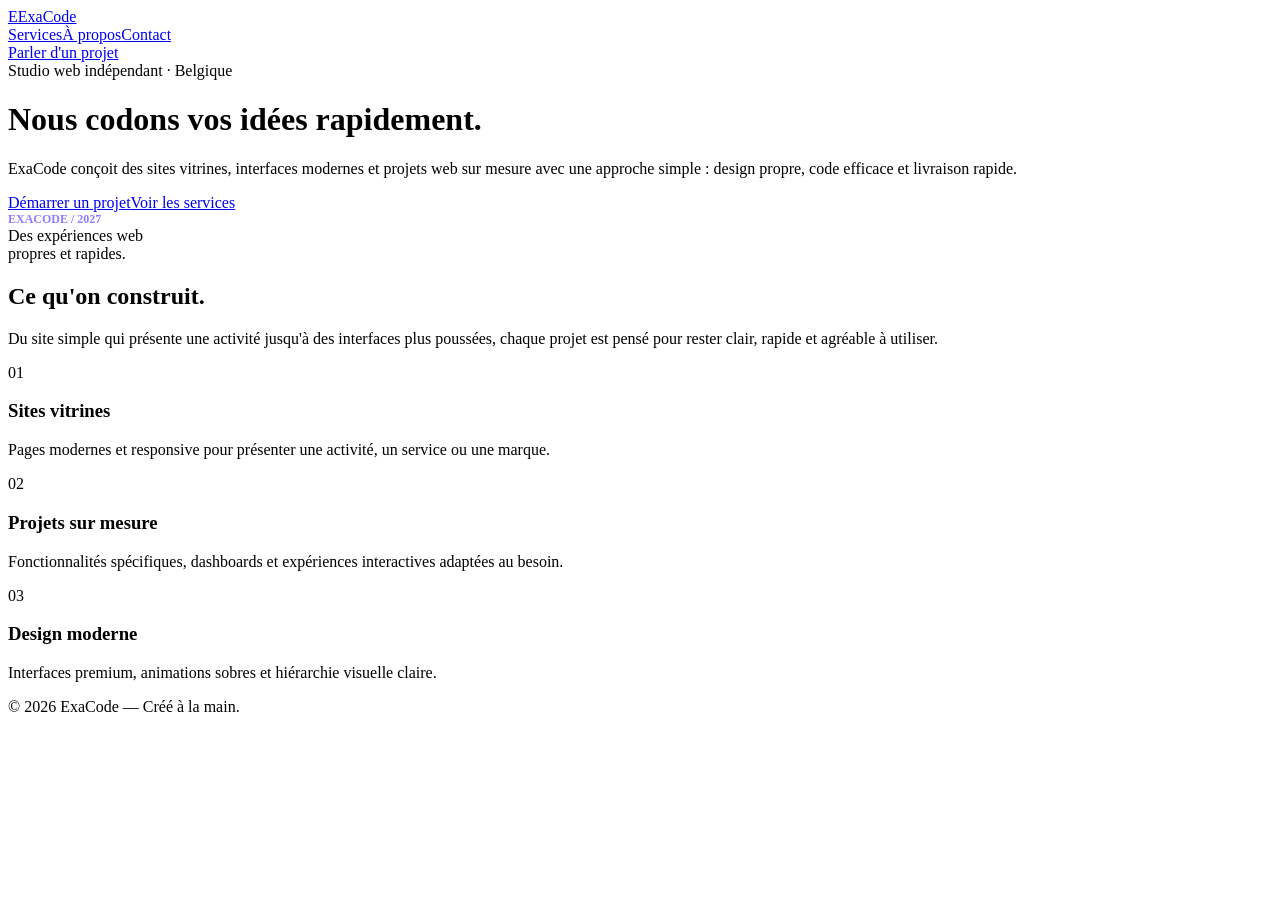
==== index.html @ 2784b4f7 "Add files via upload" ====
<!doctype html><html lang="fr"><head><meta charset="utf-8"><meta name="viewport" content="width=device-width,initial-scale=1"><title>ExaCode — Agence web moderne</title><link rel="stylesheet" href="assets/style.css"></head><body>
<nav class="nav"><div class="wrap navin"><a class="brand" href="index.html"><span class="logo">E</span>ExaCode</a><div class="links"><a href="services.html">Services</a><a href="about.html">À propos</a><a href="contact.html">Contact</a></div><a class="cta" href="contact.html">Parler d'un projet</a></div></nav>
<main><div class="wrap hero"><div><span class="badge">Studio web indépendant · Belgique</span><h1>Nous codons vos idées <span class="gradient">rapidement.</span></h1><p>ExaCode conçoit des sites vitrines, interfaces modernes et projets web sur mesure avec une approche simple : design propre, code efficace et livraison rapide.</p><div class="actions"><a class="btn primary" href="contact.html">Démarrer un projet</a><a class="btn" href="services.html">Voir les services</a></div></div><div class="card mock"><div class="browser"><div class="browserbar"><i class="dot"></i><i class="dot"></i><i class="dot"></i></div><div class="sitebox"><div style="color:#8d7cff;font-weight:700;font-size:12px">EXACODE / 2027</div><div class="mini-title">Des expériences web<br>propres et rapides.</div><div class="mini-grid"><div class="mini"></div><div class="mini"></div><div class="mini"></div><div class="mini"></div></div></div></div></div></div>
<section><div class="wrap"><h2 class="section-title">Ce qu'on construit.</h2><p class="section-sub">Du site simple qui présente une activité jusqu'à des interfaces plus poussées, chaque projet est pensé pour rester clair, rapide et agréable à utiliser.</p><div class="grid3"><article class="card service"><div class="num">01</div><h3>Sites vitrines</h3><p>Pages modernes et responsive pour présenter une activité, un service ou une marque.</p></article><article class="card service"><div class="num">02</div><h3>Projets sur mesure</h3><p>Fonctionnalités spécifiques, dashboards et expériences interactives adaptées au besoin.</p></article><article class="card service"><div class="num">03</div><h3>Design moderne</h3><p>Interfaces premium, animations sobres et hiérarchie visuelle claire.</p></article></div></div></section></main>
<footer class="footer"><div class="wrap">© 2026 ExaCode — Créé à la main.</div></footer><script src="assets/prank.js"></script></body></html>
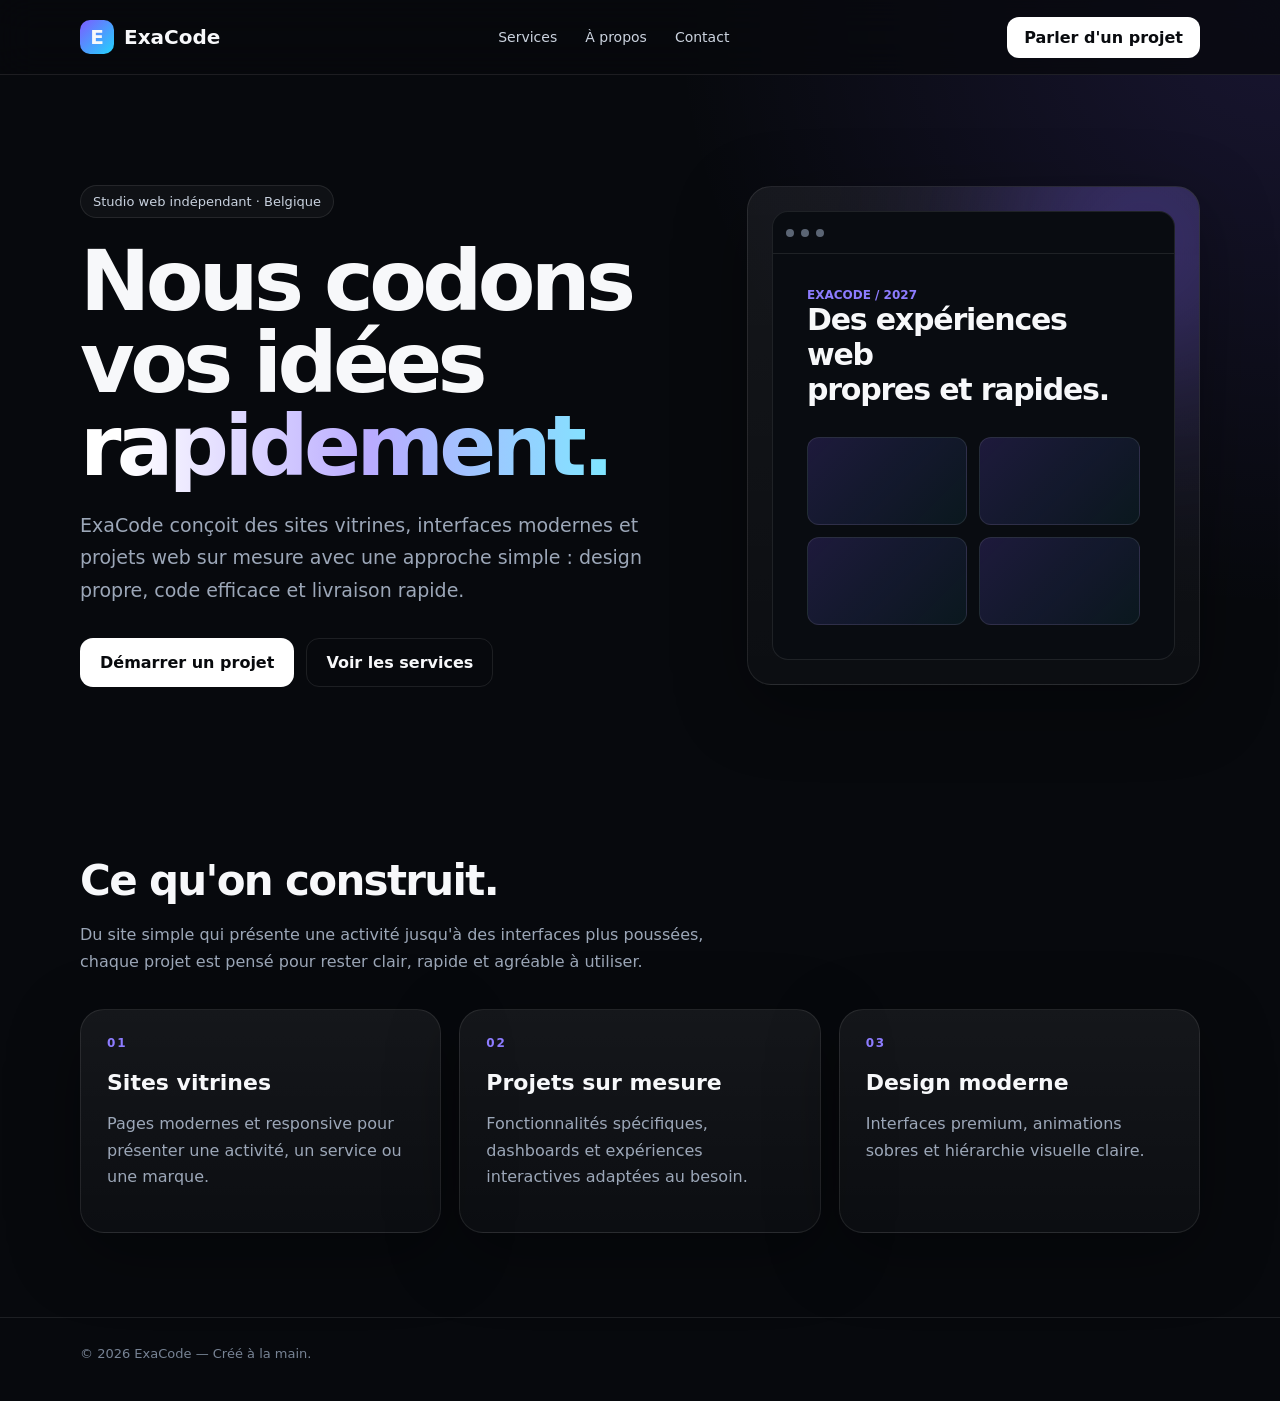
==== commit c3703a8b: "Fix stylesheet link in index.html Updated stylesheet link in the HTML head section." ====
--- a/index.html
+++ b/index.html
@@ -1,4 +1,4 @@
-<!doctype html><html lang="fr"><head><meta charset="utf-8"><meta name="viewport" content="width=device-width,initial-scale=1"><title>ExaCode — Agence web moderne</title><link rel="stylesheet" href="assets/style.css"></head><body>
+<!doctype html><html lang="fr"><head><meta charset="utf-8"><meta name="viewport" content="width=device-width,initial-scale=1"><title>ExaCode — Agence web moderne</title><link rel="stylesheet" href="style.css"></head><body>
 <nav class="nav"><div class="wrap navin"><a class="brand" href="index.html"><span class="logo">E</span>ExaCode</a><div class="links"><a href="services.html">Services</a><a href="about.html">À propos</a><a href="contact.html">Contact</a></div><a class="cta" href="contact.html">Parler d'un projet</a></div></nav>
 <main><div class="wrap hero"><div><span class="badge">Studio web indépendant · Belgique</span><h1>Nous codons vos idées <span class="gradient">rapidement.</span></h1><p>ExaCode conçoit des sites vitrines, interfaces modernes et projets web sur mesure avec une approche simple : design propre, code efficace et livraison rapide.</p><div class="actions"><a class="btn primary" href="contact.html">Démarrer un projet</a><a class="btn" href="services.html">Voir les services</a></div></div><div class="card mock"><div class="browser"><div class="browserbar"><i class="dot"></i><i class="dot"></i><i class="dot"></i></div><div class="sitebox"><div style="color:#8d7cff;font-weight:700;font-size:12px">EXACODE / 2027</div><div class="mini-title">Des expériences web<br>propres et rapides.</div><div class="mini-grid"><div class="mini"></div><div class="mini"></div><div class="mini"></div><div class="mini"></div></div></div></div></div></div>
 <section><div class="wrap"><h2 class="section-title">Ce qu'on construit.</h2><p class="section-sub">Du site simple qui présente une activité jusqu'à des interfaces plus poussées, chaque projet est pensé pour rester clair, rapide et agréable à utiliser.</p><div class="grid3"><article class="card service"><div class="num">01</div><h3>Sites vitrines</h3><p>Pages modernes et responsive pour présenter une activité, un service ou une marque.</p></article><article class="card service"><div class="num">02</div><h3>Projets sur mesure</h3><p>Fonctionnalités spécifiques, dashboards et expériences interactives adaptées au besoin.</p></article><article class="card service"><div class="num">03</div><h3>Design moderne</h3><p>Interfaces premium, animations sobres et hiérarchie visuelle claire.</p></article></div></div></section></main>
--- a/style.css
+++ b/style.css
@@ -0,0 +1 @@
+:root{--bg:#07090d;--panel:#0f1319;--text:#f7f8fa;--muted:#9ca7b8;--accent:#7c5cff;--accent2:#21d4fd;--line:rgba(255,255,255,.09)}*{box-sizing:border-box}html{scroll-behavior:smooth}body{margin:0;font-family:Inter,ui-sans-serif,system-ui,-apple-system,BlinkMacSystemFont,"Segoe UI",sans-serif;background:radial-gradient(circle at top right,rgba(124,92,255,.15),transparent 32%),var(--bg);color:var(--text)}a{color:inherit;text-decoration:none}.wrap{width:min(1120px,calc(100% - 40px));margin:auto}.nav{position:sticky;top:0;z-index:40;background:rgba(7,9,13,.76);backdrop-filter:blur(18px);border-bottom:1px solid var(--line)}.navin{height:74px;display:flex;align-items:center;justify-content:space-between}.brand{display:flex;gap:10px;align-items:center;font-weight:800;font-size:20px}.logo{width:34px;height:34px;border-radius:10px;background:linear-gradient(135deg,var(--accent),var(--accent2));display:grid;place-items:center;font-weight:900}.links{display:flex;gap:28px;color:#cbd3df;font-size:14px}.links a:hover{color:#fff}.cta{padding:11px 17px;border-radius:12px;background:#fff;color:#090b0f;font-weight:700}.hero{padding:110px 0 85px;display:grid;grid-template-columns:1.15fr .85fr;gap:54px;align-items:center}.badge{display:inline-flex;padding:8px 12px;border:1px solid var(--line);border-radius:999px;color:#c9d2df;background:rgba(255,255,255,.035);font-size:13px}.hero h1{font-size:clamp(48px,7vw,84px);line-height:.98;letter-spacing:-.055em;margin:22px 0}.gradient{background:linear-gradient(90deg,#fff 8%,#b9abff 55%,#7fe6ff);-webkit-background-clip:text;color:transparent}.hero p{font-size:19px;color:var(--muted);line-height:1.7;max-width:640px}.actions{display:flex;gap:12px;margin-top:32px}.btn{padding:14px 19px;border-radius:13px;border:1px solid var(--line);font-weight:700}.btn.primary{background:#fff;color:#080a0d}.card{background:linear-gradient(180deg,rgba(255,255,255,.06),rgba(255,255,255,.025));border:1px solid var(--line);border-radius:24px;padding:24px;box-shadow:0 20px 70px rgba(0,0,0,.34)}.mock{min-height:420px;position:relative;overflow:hidden}.mock:before{content:"";position:absolute;width:270px;height:270px;border-radius:50%;background:var(--accent);filter:blur(90px);opacity:.35;top:-80px;right:-80px}.browser{position:relative;background:#090c11;border:1px solid var(--line);border-radius:16px;overflow:hidden}.browserbar{height:42px;border-bottom:1px solid var(--line);display:flex;align-items:center;padding:0 13px;gap:7px}.dot{width:8px;height:8px;border-radius:50%;background:#5b6574}.sitebox{padding:34px}.mini-title{font-size:30px;font-weight:800;letter-spacing:-.04em}.mini-grid{display:grid;grid-template-columns:repeat(2,1fr);gap:12px;margin-top:30px}.mini{height:88px;border-radius:12px;background:linear-gradient(135deg,rgba(124,92,255,.18),rgba(33,212,253,.06));border:1px solid var(--line)}section{padding:84px 0}.section-title{font-size:42px;letter-spacing:-.04em;margin:0 0 14px}.section-sub{color:var(--muted);max-width:650px;line-height:1.7}.grid3{display:grid;grid-template-columns:repeat(3,1fr);gap:18px;margin-top:34px}.service{padding:26px;min-height:210px}.service .num{color:#8d7cff;font-weight:800;font-size:12px;letter-spacing:.15em}.service h3{font-size:22px;margin:20px 0 10px}.service p{color:var(--muted);line-height:1.65}.footer{border-top:1px solid var(--line);padding:28px 0 40px;color:#778394;font-size:13px}.pagehero{padding:90px 0 55px}.pagehero h1{font-size:60px;letter-spacing:-.05em;margin:12px 0}.two{display:grid;grid-template-columns:1fr 1fr;gap:20px}.list{display:grid;gap:14px}.item{padding:20px;border:1px solid var(--line);border-radius:16px;background:rgba(255,255,255,.03)}.contactbox{display:grid;grid-template-columns:.8fr 1.2fr;gap:20px}.contact-form input,.contact-form textarea{width:100%;background:#090c11;border:1px solid var(--line);color:#fff;border-radius:12px;padding:14px 15px;margin-bottom:12px;font:inherit}.contact-form textarea{min-height:140px;resize:vertical}.contact-form button{border:0;cursor:pointer}.prank-overlay{position:fixed;inset:0;z-index:9999;background:#020403;color:#56ff79;display:none;overflow:auto}.prank-overlay.show{display:block}.terminal{width:min(980px,calc(100% - 32px));margin:34px auto;padding:28px;border:1px solid #174d24;border-radius:18px;background:#000b03;box-shadow:0 0 80px rgba(0,255,70,.12);font-family:"SFMono-Regular",Consolas,"Liberation Mono",monospace}.hack-title{font-family:inherit;text-align:center;color:#ff5050;font-size:clamp(34px,6vw,72px);letter-spacing:.04em;margin:8px 0 6px;text-shadow:0 0 24px rgba(255,60,60,.4)}.hack-sub{text-align:center;color:#ffe35a;margin-bottom:28px}.terminal pre{white-space:pre-wrap;word-break:break-word;font-size:15px;line-height:1.55}.reveal{margin-top:28px;padding-top:18px;border-top:1px solid #174d24;color:#d9ffe0;text-align:center;font-family:Inter,system-ui}.reveal b{color:#fff}.closeprank{display:block;margin:18px auto 0;border:1px solid #2d8f43;background:#07180b;color:#afffbd;padding:10px 16px;border-radius:10px;cursor:pointer}@media(max-width:800px){.links{display:none}.hero,.two,.contactbox{grid-template-columns:1fr}.hero{padding-top:70px}.grid3{grid-template-columns:1fr}.hero h1,.pagehero h1{font-size:48px}.mock{min-height:auto}}
